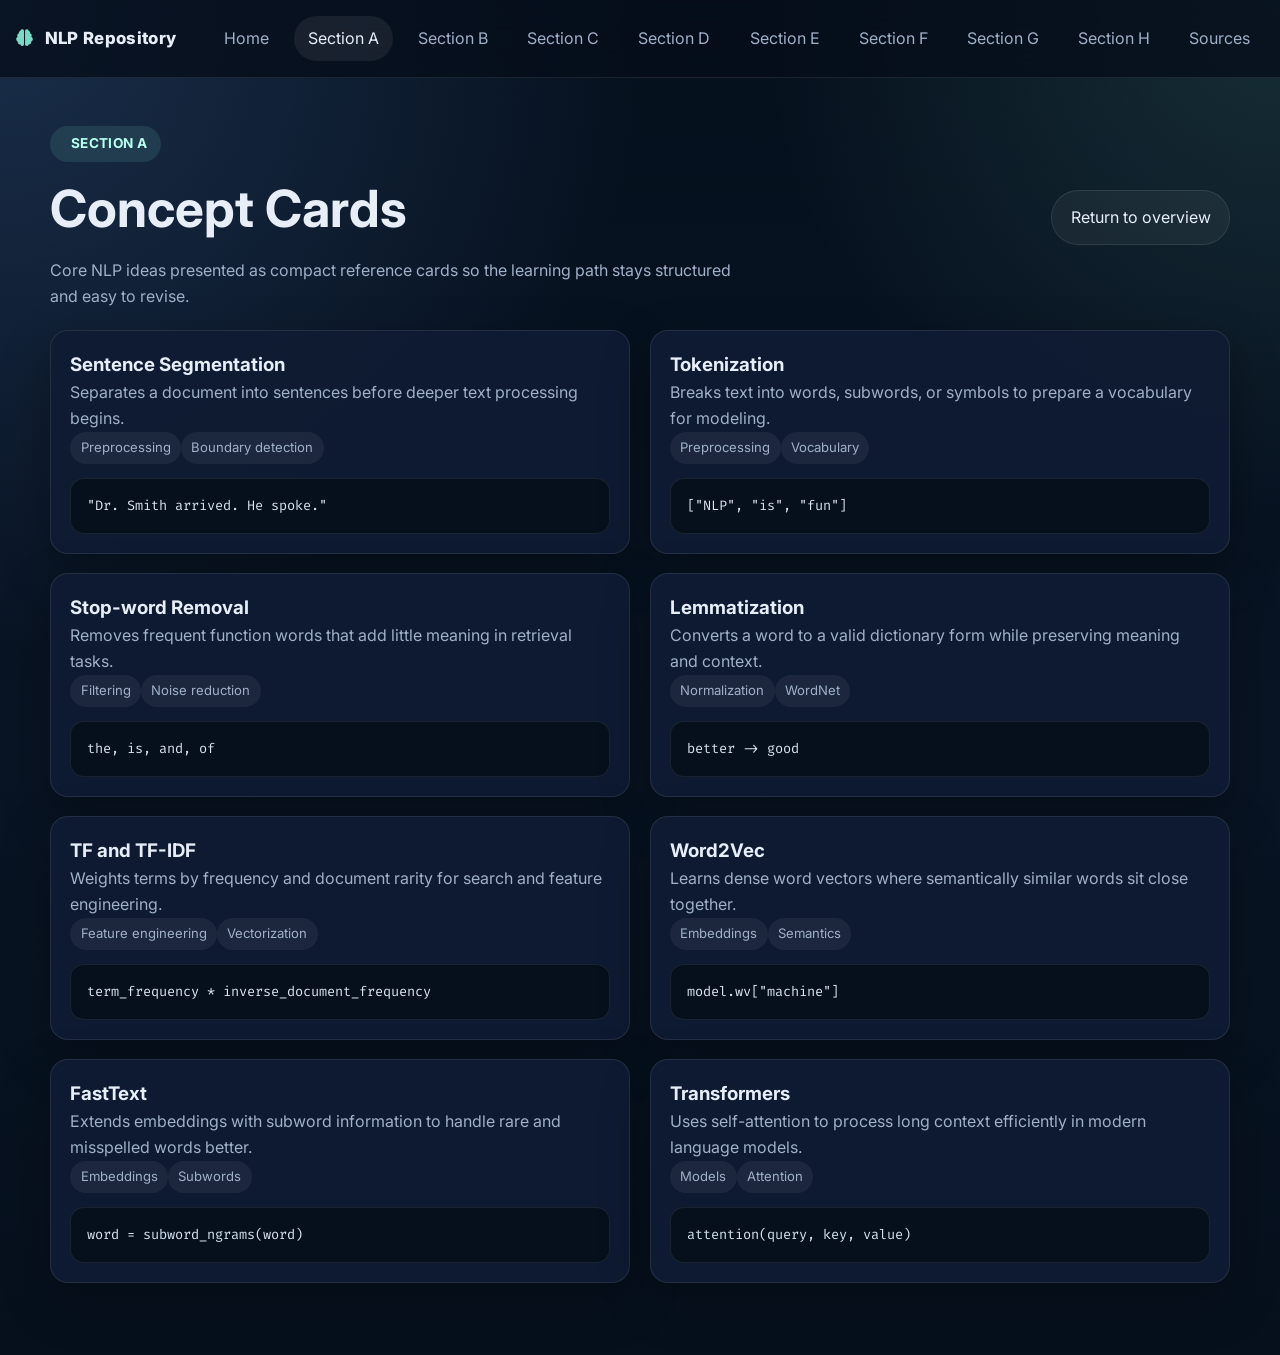
==== pages/section_a.html @ 9ef52f77 "Update index.html, readme.md and add CSS and JS files" ====
<!DOCTYPE html>
<html lang="en">
<head>
    <meta charset="UTF-8">
    <meta name="viewport" content="width=device-width, initial-scale=1.0">
    <title>Section A - Concept Cards | NLP Repository</title>
    <link rel="preconnect" href="https://fonts.googleapis.com">
    <link rel="preconnect" href="https://fonts.gstatic.com" crossorigin>
    <link href="https://fonts.googleapis.com/css2?family=Inter:wght@300;400;500;600;700;800&family=Fira+Code:wght@400;500&display=swap" rel="stylesheet">
    <link rel="stylesheet" href="https://cdnjs.cloudflare.com/ajax/libs/font-awesome/6.5.1/css/all.min.css">
    <link rel="stylesheet" href="../css/common.css">
</head>
<body>
    <nav class="navbar">
        <a class="nav-brand" href="../index.html"><i class="fa-solid fa-brain"></i><span>NLP Repository</span></a>
        <button class="hamburger" type="button" aria-label="Toggle navigation" onclick="toggleNav()"><span></span><span></span><span></span></button>
        <ul class="nav-links" id="navLinks">
            <li><a href="../index.html">Home</a></li>
            <li><a class="active" href="section_a.html">Section A</a></li>
            <li><a href="section_b.html">Section B</a></li>
            <li><a href="section_c.html">Section C</a></li>
            <li><a href="section_d.html">Section D</a></li>
            <li><a href="section_e.html">Section E</a></li>
            <li><a href="section_f.html">Section F</a></li>
            <li><a href="section_g.html">Section G</a></li>
            <li><a href="section_h.html">Section H</a></li>
            <li><a href="../index.html#sources">Sources</a></li>
        </ul>
    </nav>
    <main class="page-shell">
        <section class="page-hero">
            <div class="container">
                <div class="page-top">
                    <div>
                        <div class="section-label"><i class="fa-solid fa-cards-blank"></i> Section A</div>
                        <h1>Concept Cards</h1>
                        <p>Core NLP ideas presented as compact reference cards so the learning path stays structured and easy to revise.</p>
                    </div>
                    <a class="back-link" href="../index.html">Return to overview</a>
                </div>
                <div class="section-grid concept-grid">
                    <article class="card">
                        <h3>Sentence Segmentation</h3>
                        <p>Separates a document into sentences before deeper text processing begins.</p>
                        <div class="meta"><span class="pill">Preprocessing</span><span class="pill">Boundary detection</span></div>
                        <div class="code-block">"Dr. Smith arrived. He spoke."</div>
                    </article>
                    <article class="card">
                        <h3>Tokenization</h3>
                        <p>Breaks text into words, subwords, or symbols to prepare a vocabulary for modeling.</p>
                        <div class="meta"><span class="pill">Preprocessing</span><span class="pill">Vocabulary</span></div>
                        <div class="code-block">["NLP", "is", "fun"]</div>
                    </article>
                    <article class="card">
                        <h3>Stop-word Removal</h3>
                        <p>Removes frequent function words that add little meaning in retrieval tasks.</p>
                        <div class="meta"><span class="pill">Filtering</span><span class="pill">Noise reduction</span></div>
                        <div class="code-block">the, is, and, of</div>
                    </article>
                    <article class="card">
                        <h3>Lemmatization</h3>
                        <p>Converts a word to a valid dictionary form while preserving meaning and context.</p>
                        <div class="meta"><span class="pill">Normalization</span><span class="pill">WordNet</span></div>
                        <div class="code-block">better -&gt; good</div>
                    </article>
                    <article class="card">
                        <h3>TF and TF-IDF</h3>
                        <p>Weights terms by frequency and document rarity for search and feature engineering.</p>
                        <div class="meta"><span class="pill">Feature engineering</span><span class="pill">Vectorization</span></div>
                        <div class="code-block">term_frequency * inverse_document_frequency</div>
                    </article>
                    <article class="card">
                        <h3>Word2Vec</h3>
                        <p>Learns dense word vectors where semantically similar words sit close together.</p>
                        <div class="meta"><span class="pill">Embeddings</span><span class="pill">Semantics</span></div>
                        <div class="code-block">model.wv["machine"]</div>
                    </article>
                    <article class="card">
                        <h3>FastText</h3>
                        <p>Extends embeddings with subword information to handle rare and misspelled words better.</p>
                        <div class="meta"><span class="pill">Embeddings</span><span class="pill">Subwords</span></div>
                        <div class="code-block">word = subword_ngrams(word)</div>
                    </article>
                    <article class="card">
                        <h3>Transformers</h3>
                        <p>Uses self-attention to process long context efficiently in modern language models.</p>
                        <div class="meta"><span class="pill">Models</span><span class="pill">Attention</span></div>
                        <div class="code-block">attention(query, key, value)</div>
                    </article>
                </div>
            </div>
        </section>
    </main>
    <button id="scrollTop" class="scroll-top" type="button" aria-label="Scroll to top" onclick="window.scrollTo({ top: 0, behavior: 'smooth' })"><i class="fa-solid fa-arrow-up"></i></button>
    <script src="../js/script.js" defer></script>
</body>
</html>
---- css/common.css ----
:root {
    --bg: #07111f;
    --bg-alt: #0c1a2f;
    --panel: rgba(10, 22, 39, 0.88);
    --card: rgba(15, 28, 50, 0.96);
    --text: #e7eef8;
    --muted: #9fb0c8;
    --primary: #6da8ff;
    --secondary: #79d9c4;
    --accent: #f6b26b;
    --border: rgba(255, 255, 255, 0.09);
    --shadow: 0 18px 50px rgba(0, 0, 0, 0.3);
    --radius: 18px;
}

* {
    box-sizing: border-box;
}

html {
    scroll-behavior: smooth;
}

body {
    margin: 0;
    font-family: "Inter", system-ui, -apple-system, BlinkMacSystemFont, "Segoe UI", sans-serif;
    background:
        radial-gradient(circle at top left, rgba(109, 168, 255, 0.2), transparent 35%),
        radial-gradient(circle at top right, rgba(121, 217, 196, 0.15), transparent 28%),
        linear-gradient(180deg, #05101d 0%, #091424 55%, #06101d 100%);
    color: var(--text);
    line-height: 1.6;
}

a {
    color: inherit;
    text-decoration: none;
}

img {
    max-width: 100%;
    display: block;
}

button,
summary {
    font: inherit;
}

.container {
    width: min(1180px, calc(100% - 2rem));
    margin: 0 auto;
}

.navbar {
    position: sticky;
    top: 0;
    z-index: 1000;
    display: flex;
    align-items: center;
    gap: 1rem;
    justify-content: space-between;
    padding: 1rem 1rem;
    background: rgba(6, 14, 26, 0.78);
    backdrop-filter: blur(16px);
    border-bottom: 1px solid var(--border);
}

.nav-brand {
    display: inline-flex;
    align-items: center;
    gap: 0.7rem;
    font-size: 1.05rem;
    font-weight: 800;
    letter-spacing: 0.02em;
}

.nav-brand i {
    color: var(--secondary);
}

.nav-links {
    display: flex;
    align-items: center;
    flex-wrap: wrap;
    gap: 0.75rem;
    list-style: none;
    margin: 0;
    padding: 0;
}

.nav-links a {
    display: inline-flex;
    align-items: center;
    padding: 0.6rem 0.85rem;
    border-radius: 999px;
    color: var(--muted);
    transition: transform 0.2s ease, background 0.2s ease, color 0.2s ease;
}

.nav-links a:hover,
.nav-links a.active {
    color: var(--text);
    background: rgba(255, 255, 255, 0.07);
}

.hamburger {
    display: none;
    width: 44px;
    height: 44px;
    border: 1px solid var(--border);
    background: rgba(255, 255, 255, 0.04);
    border-radius: 14px;
    padding: 0.55rem;
    cursor: pointer;
}

.hamburger span {
    display: block;
    height: 2px;
    background: var(--text);
    border-radius: 999px;
}

.hamburger span + span {
    margin-top: 6px;
}

.hero {
    position: relative;
    overflow: hidden;
    padding: 5rem 0 3.5rem;
}

.hero::before {
    content: "";
    position: absolute;
    inset: 10% auto auto 5%;
    width: 260px;
    height: 260px;
    border-radius: 50%;
    background: rgba(109, 168, 255, 0.1);
    filter: blur(28px);
    pointer-events: none;
}

.hero-grid {
    display: grid;
    grid-template-columns: 1.2fr 0.8fr;
    gap: 2rem;
    align-items: center;
}

.hero-copy h1 {
    margin: 0.85rem 0 0;
    font-size: clamp(2.5rem, 5vw, 4.5rem);
    line-height: 1;
}

.hero-copy h2 {
    margin: 0.8rem 0 0;
    font-size: clamp(1.2rem, 2.5vw, 1.9rem);
    color: var(--muted);
    font-weight: 500;
}

.hero-lead {
    max-width: 62ch;
    margin: 1.2rem 0 0;
    color: #d3dded;
}

.badge,
.section-label {
    display: inline-flex;
    align-items: center;
    gap: 0.45rem;
    padding: 0.45rem 0.85rem;
    border-radius: 999px;
    background: rgba(121, 217, 196, 0.12);
    color: #b8fff0;
    font-size: 0.85rem;
    font-weight: 700;
    letter-spacing: 0.03em;
    text-transform: uppercase;
}

.hero-meta {
    display: grid;
    gap: 0.45rem;
    margin-top: 1.3rem;
    padding: 1rem 1.1rem;
    border: 1px solid var(--border);
    border-radius: var(--radius);
    background: rgba(255, 255, 255, 0.04);
    color: var(--muted);
}

.hero-meta strong {
    color: var(--text);
}

.hero-actions {
    display: flex;
    gap: 0.75rem;
    flex-wrap: wrap;
    margin-top: 1.4rem;
}

.btn-primary,
.btn-secondary,
.back-link {
    display: inline-flex;
    align-items: center;
    justify-content: center;
    gap: 0.45rem;
    padding: 0.85rem 1.15rem;
    border-radius: 999px;
    border: 1px solid transparent;
    transition: transform 0.2s ease, box-shadow 0.2s ease, background 0.2s ease, border-color 0.2s ease;
}

.btn-primary {
    background: linear-gradient(135deg, var(--primary), #8dc0ff);
    color: #06101c;
    font-weight: 800;
}

.btn-secondary,
.back-link {
    background: rgba(255, 255, 255, 0.05);
    border-color: var(--border);
    color: var(--text);
}

.btn-primary:hover,
.btn-secondary:hover,
.back-link:hover {
    transform: translateY(-2px);
    box-shadow: var(--shadow);
}

.hero-visual {
    display: grid;
    place-items: center;
    min-height: 380px;
}

.orbital-card {
    position: relative;
    width: min(100%, 360px);
    aspect-ratio: 1;
    display: grid;
    place-items: center;
}

.orbital-ring {
    position: absolute;
    inset: 8%;
    border-radius: 50%;
    border: 1px solid rgba(255, 255, 255, 0.14);
    background:
        radial-gradient(circle, rgba(255, 255, 255, 0.08) 0, transparent 55%),
        conic-gradient(from 180deg, rgba(109, 168, 255, 0.2), rgba(121, 217, 196, 0.2), rgba(246, 178, 107, 0.2), rgba(109, 168, 255, 0.2));
    animation: spin 18s linear infinite;
    filter: blur(0.2px);
}

.orbital-core {
    position: relative;
    width: 42%;
    aspect-ratio: 1;
    display: grid;
    place-items: center;
    gap: 0.35rem;
    border-radius: 50%;
    background: linear-gradient(145deg, rgba(109, 168, 255, 0.18), rgba(121, 217, 196, 0.12));
    border: 1px solid var(--border);
    box-shadow: inset 0 0 30px rgba(255, 255, 255, 0.05), var(--shadow);
    text-align: center;
}

.orbital-core i {
    font-size: 2rem;
    color: var(--secondary);
}

.orbital-core span {
    font-size: 1.1rem;
    font-weight: 800;
}

.orbital-item {
    position: absolute;
    padding: 0.55rem 0.85rem;
    border: 1px solid var(--border);
    border-radius: 999px;
    background: rgba(5, 12, 21, 0.9);
    color: var(--text);
    font-size: 0.88rem;
    box-shadow: var(--shadow);
}

.item-1 { top: 10%; left: 14%; }
.item-2 { top: 18%; right: 12%; }
.item-3 { bottom: 22%; left: 8%; }
.item-4 { bottom: 12%; right: 14%; }

.course-strip {
    padding: 0 0 1rem;
}

.course-grid {
    display: grid;
    grid-template-columns: repeat(4, minmax(0, 1fr));
    gap: 1rem;
}

.stat-card,
.card,
.dashboard-card,
.source-list,
.workflow-panel,
.reflection-card,
.section-shell {
    background: var(--card);
    border: 1px solid var(--border);
    border-radius: var(--radius);
    box-shadow: var(--shadow);
}

.stat-card {
    display: flex;
    align-items: center;
    gap: 0.85rem;
    padding: 1rem 1.1rem;
}

.stat-card i {
    color: var(--secondary);
    font-size: 1.25rem;
}

.stat-card span {
    display: block;
    color: var(--muted);
    font-size: 0.86rem;
}

.stat-card strong {
    display: block;
    margin-top: 0.15rem;
}

.section {
    padding: 4rem 0;
}

.section-alt {
    background: linear-gradient(180deg, rgba(255, 255, 255, 0.03), rgba(255, 255, 255, 0));
}

.section-header {
    max-width: 760px;
    margin: 0 auto 2rem;
    text-align: center;
}

.section-title {
    margin: 0.85rem 0 0.65rem;
    font-size: clamp(1.9rem, 3vw, 3rem);
    line-height: 1.1;
}

.section-desc {
    margin: 0;
    color: var(--muted);
}

.dashboard-grid,
.card-grid,
.reflection-grid {
    display: grid;
    grid-template-columns: repeat(2, minmax(0, 1fr));
    gap: 1.2rem;
}

.dashboard-grid {
    grid-template-columns: repeat(4, minmax(0, 1fr));
}

.dashboard-card {
    padding: 1.2rem;
    min-height: 175px;
    display: flex;
    flex-direction: column;
    gap: 0.75rem;
    transition: transform 0.2s ease, border-color 0.2s ease;
}

.dashboard-card:hover,
.card:hover,
.reflection-card:hover {
    transform: translateY(-4px);
    border-color: rgba(109, 168, 255, 0.45);
}

.dashboard-icon {
    width: 46px;
    height: 46px;
    border-radius: 14px;
    display: grid;
    place-items: center;
    background: rgba(109, 168, 255, 0.12);
    color: var(--primary);
}

.dashboard-card h3,
.card h3,
.reflection-card h3 {
    margin: 0;
}

.dashboard-card p,
.card p,
.source-item span {
    margin: 0;
    color: var(--muted);
}

.page-hero {
    padding: 3rem 0 1.5rem;
}

.page-shell {
    padding-bottom: 3rem;
}

.page-top {
    display: flex;
    justify-content: space-between;
    align-items: center;
    gap: 1rem;
    flex-wrap: wrap;
    margin-bottom: 1.3rem;
}

.page-top h1 {
    margin: 0.35rem 0 0;
    font-size: clamp(2rem, 4vw, 3.4rem);
}

.page-top p {
    margin: 0.55rem 0 0;
    color: var(--muted);
    max-width: 70ch;
}

.card {
    padding: 1.2rem;
}

.section-grid {
    display: grid;
    gap: 1.2rem;
}

.concept-grid {
    grid-template-columns: repeat(2, minmax(0, 1fr));
}

.concept-card .meta {
    display: flex;
    gap: 0.55rem;
    flex-wrap: wrap;
    margin-top: 0.8rem;
}

.pill {
    display: inline-flex;
    align-items: center;
    padding: 0.35rem 0.65rem;
    border-radius: 999px;
    background: rgba(255, 255, 255, 0.06);
    color: var(--muted);
    font-size: 0.82rem;
}

.code-block {
    margin-top: 0.9rem;
    padding: 1rem;
    border-radius: 14px;
    background: #06101c;
    color: #d7e3f2;
    border: 1px solid rgba(255, 255, 255, 0.08);
    overflow: auto;
    font-family: "Fira Code", monospace;
    font-size: 0.85rem;
}

.comparison-wrap {
    overflow-x: auto;
}

.comparison-table,
.matrix-table {
    width: 100%;
    border-collapse: collapse;
    min-width: 720px;
}

.comparison-table th,
.comparison-table td,
.matrix-table th,
.matrix-table td {
    padding: 0.95rem;
    border: 1px solid var(--border);
    vertical-align: top;
    text-align: left;
}

.comparison-table th,
.matrix-table th {
    background: rgba(255, 255, 255, 0.05);
}

.tab-nav {
    display: flex;
    gap: 0.75rem;
    flex-wrap: wrap;
    margin-bottom: 1rem;
}

.tab-btn {
    border: 1px solid var(--border);
    background: rgba(255, 255, 255, 0.04);
    color: var(--text);
    padding: 0.8rem 1rem;
    border-radius: 999px;
    cursor: pointer;
}

.tab-btn.active {
    border-color: rgba(109, 168, 255, 0.55);
    background: rgba(109, 168, 255, 0.14);
}

.tab-panel {
    display: none;
}

.tab-panel.active {
    display: block;
}

.workflow-grid {
    display: grid;
    gap: 1rem;
}

.workflow-panel {
    padding: 1.2rem;
}

.workflow-steps {
    display: grid;
    grid-template-columns: repeat(5, minmax(0, 1fr));
    gap: 0.7rem;
    align-items: stretch;
}

.workflow-step {
    min-height: 84px;
    padding: 0.9rem;
    border-radius: 14px;
    display: grid;
    place-items: center;
    text-align: center;
    background: rgba(255, 255, 255, 0.05);
    border: 1px solid var(--border);
}

.workflow-arrow {
    align-self: center;
    text-align: center;
    color: var(--secondary);
}

.app-grid {
    grid-template-columns: repeat(3, minmax(0, 1fr));
}

.app-badge {
    display: inline-flex;
    align-items: center;
    width: max-content;
    gap: 0.45rem;
    padding: 0.35rem 0.65rem;
    border-radius: 999px;
    background: rgba(121, 217, 196, 0.12);
    color: #b8fff0;
    font-size: 0.82rem;
    margin-bottom: 0.8rem;
}

.source-list {
    display: grid;
    gap: 1rem;
    padding: 1.2rem;
}

.source-item {
    display: grid;
    gap: 0.25rem;
}

.reflection-grid {
    grid-template-columns: repeat(2, minmax(0, 1fr));
}

.reflection-card {
    padding: 1.25rem;
}

.reflection-card .author {
    display: inline-flex;
    align-items: center;
    justify-content: center;
    width: 48px;
    height: 48px;
    border-radius: 14px;
    background: rgba(109, 168, 255, 0.13);
    color: var(--primary);
    font-weight: 800;
    margin-bottom: 0.9rem;
}

.impact-grid {
    display: grid;
    grid-template-columns: repeat(4, minmax(0, 1fr));
    gap: 1rem;
    margin-top: 1.2rem;
}

.impact-card {
    padding: 1rem;
    border-radius: 16px;
    border: 1px solid var(--border);
    background: rgba(255, 255, 255, 0.04);
}

.footer {
    padding: 2rem 0 3rem;
    border-top: 1px solid var(--border);
    background: rgba(0, 0, 0, 0.15);
}

.footer-inner {
    display: flex;
    align-items: center;
    justify-content: space-between;
    gap: 1rem;
    flex-wrap: wrap;
}

.footer p {
    margin: 0.25rem 0 0;
    color: var(--muted);
}

.scroll-top {
    position: fixed;
    right: 1rem;
    bottom: 1rem;
    width: 46px;
    height: 46px;
    border-radius: 50%;
    border: 1px solid var(--border);
    background: rgba(6, 14, 26, 0.92);
    color: var(--text);
    box-shadow: var(--shadow);
    display: grid;
    place-items: center;
    cursor: pointer;
    opacity: 0;
    pointer-events: none;
    transform: translateY(10px);
    transition: opacity 0.2s ease, transform 0.2s ease;
}

.scroll-top.visible {
    opacity: 1;
    pointer-events: auto;
    transform: translateY(0);
}

.back-link {
    width: max-content;
}

@keyframes spin {
    from { transform: rotate(0deg); }
    to { transform: rotate(360deg); }
}

@media (max-width: 1080px) {
    .course-grid,
    .dashboard-grid,
    .app-grid,
    .impact-grid,
    .workflow-steps {
        grid-template-columns: repeat(2, minmax(0, 1fr));
    }
    .hero-grid,
    .reflection-grid,
    .concept-grid {
        grid-template-columns: 1fr;
    }
}

@media (max-width: 820px) {
    .navbar {
        flex-wrap: wrap;
    }
    .hamburger {
        display: inline-block;
    }
    .nav-links {
        display: none;
        width: 100%;
        flex-direction: column;
        align-items: stretch;
        padding-top: 0.75rem;
    }
    .nav-links.open {
        display: flex;
    }
    .nav-links a {
        width: 100%;
        justify-content: flex-start;
    }
    .hero {
        padding-top: 3rem;
    }
    .hero-visual {
        min-height: 280px;
    }
    .course-grid,
    .dashboard-grid,
    .app-grid,
    .impact-grid,
    .workflow-steps {
        grid-template-columns: 1fr;
    }
}

@media (max-width: 640px) {
    .container {
        width: min(100% - 1rem, 1180px);
    }
    .hero-copy h1 {
        line-height: 1.05;
    }
    .hero-actions,
    .tab-nav {
        flex-direction: column;
    }
    .tab-btn,
    .btn-primary,
    .btn-secondary,
    .back-link {
        width: 100%;
    }
}
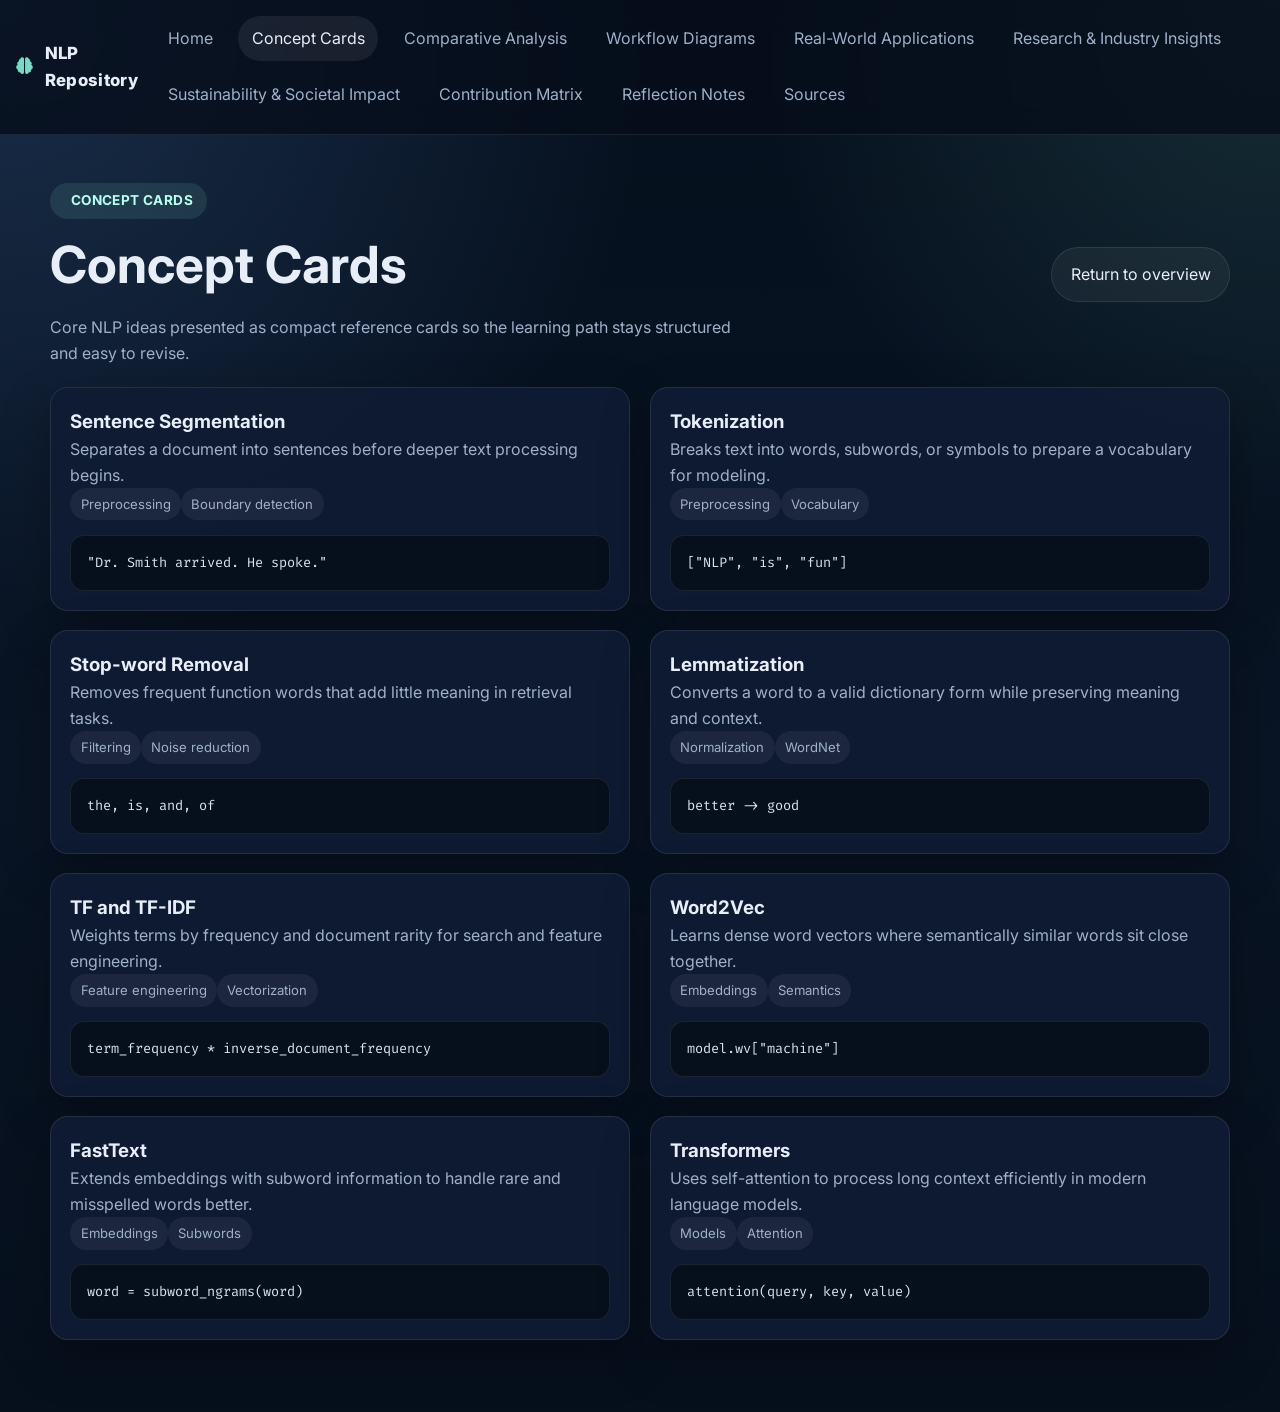
==== commit 5b67fad8: "Update index.html and section pages" ====
--- a/pages/section_a.html
+++ b/pages/section_a.html
@@ -3,7 +3,7 @@
 <head>
     <meta charset="UTF-8">
     <meta name="viewport" content="width=device-width, initial-scale=1.0">
-    <title>Section A - Concept Cards | NLP Repository</title>
+    <title>Concept Cards | NLP Repository</title>
     <link rel="preconnect" href="https://fonts.googleapis.com">
     <link rel="preconnect" href="https://fonts.gstatic.com" crossorigin>
     <link href="https://fonts.googleapis.com/css2?family=Inter:wght@300;400;500;600;700;800&family=Fira+Code:wght@400;500&display=swap" rel="stylesheet">
@@ -16,14 +16,14 @@
         <button class="hamburger" type="button" aria-label="Toggle navigation" onclick="toggleNav()"><span></span><span></span><span></span></button>
         <ul class="nav-links" id="navLinks">
             <li><a href="../index.html">Home</a></li>
-            <li><a class="active" href="section_a.html">Section A</a></li>
-            <li><a href="section_b.html">Section B</a></li>
-            <li><a href="section_c.html">Section C</a></li>
-            <li><a href="section_d.html">Section D</a></li>
-            <li><a href="section_e.html">Section E</a></li>
-            <li><a href="section_f.html">Section F</a></li>
-            <li><a href="section_g.html">Section G</a></li>
-            <li><a href="section_h.html">Section H</a></li>
+            <li><a class="active" href="section_a.html">Concept Cards</a></li>
+            <li><a href="section_b.html">Comparative Analysis</a></li>
+            <li><a href="section_c.html">Workflow Diagrams</a></li>
+            <li><a href="section_d.html">Real-World Applications</a></li>
+            <li><a href="section_e.html">Research &amp; Industry Insights</a></li>
+            <li><a href="section_f.html">Sustainability &amp; Societal Impact</a></li>
+            <li><a href="section_g.html">Contribution Matrix</a></li>
+            <li><a href="section_h.html">Reflection Notes</a></li>
             <li><a href="../index.html#sources">Sources</a></li>
         </ul>
     </nav>
@@ -32,7 +32,7 @@
             <div class="container">
                 <div class="page-top">
                     <div>
-                        <div class="section-label"><i class="fa-solid fa-cards-blank"></i> Section A</div>
+                        <div class="section-label"><i class="fa-solid fa-cards-blank"></i> Concept Cards</div>
                         <h1>Concept Cards</h1>
                         <p>Core NLP ideas presented as compact reference cards so the learning path stays structured and easy to revise.</p>
                     </div>
